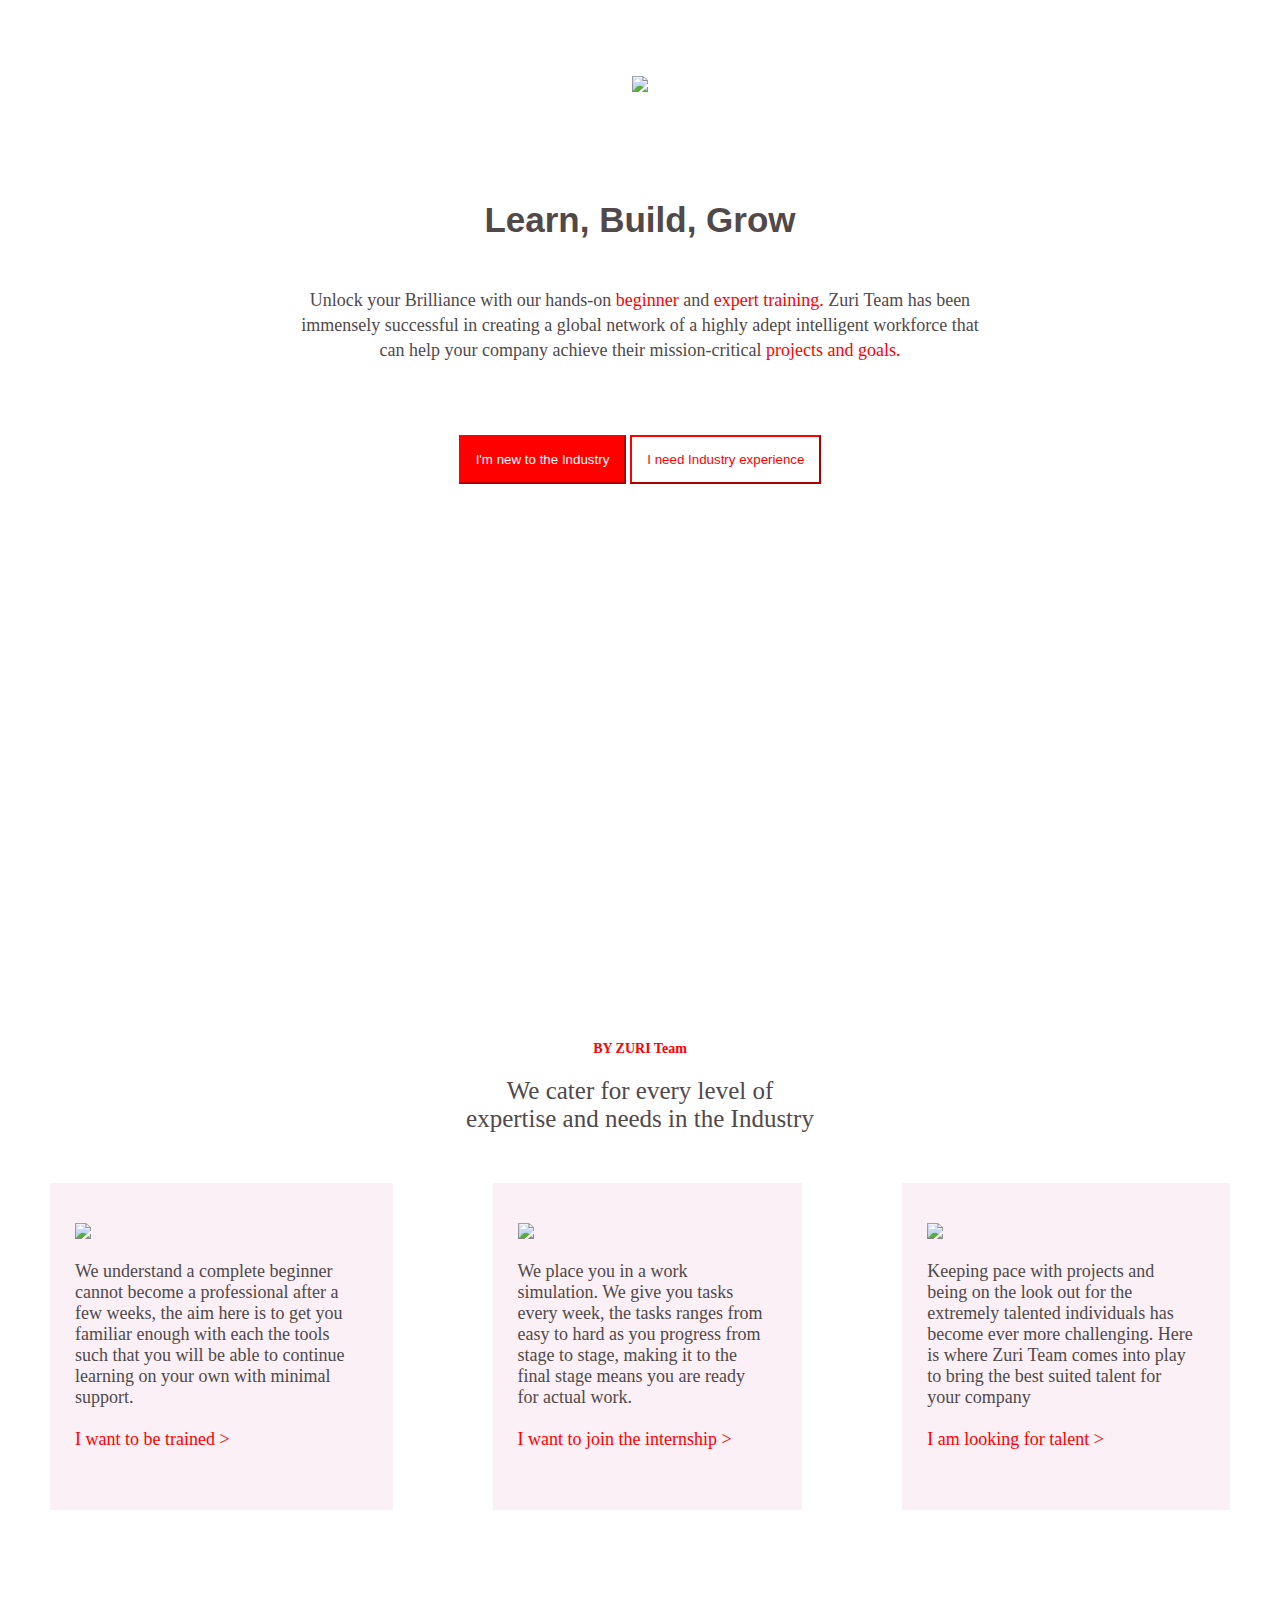
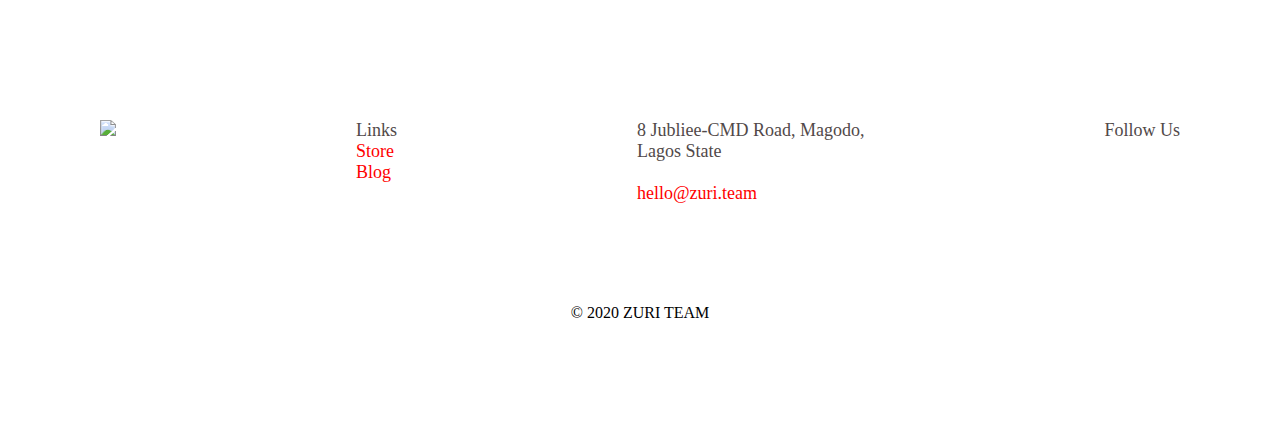
==== index.html @ 7c384083 "first commit" ====
<!DOCTYPE html>
<html lang="en">
  <head>
    <meta charset="UTF-8" />
    <meta http-equiv="X-UA-Compatible" content="IE=edge" />
    <meta name="viewport" content="width=device-width, initial-scale=1.0" />
    <link rel=”stylesheet”
    href=”https://cdnjs.cloudflare.com/ajax/libs/font-awesome/4.7.0/css/font-awesome.min.css”>
    <title>Zuri | Repl</title>
    <link rel="Stylesheet" href="style.css" />
  </head>
  <body>
    <main>
      <div class="topsec">
        <div class="icon">
          <h2 class="logo"><img src="https://zuri.team/img/zuri-logo-full.svg" /></h2>
        </div>
        <div class="content">
          <h2>Learn, Build, Grow</h2>
          <br />
          <p  class="red">
            Unlock your Brilliance with our hands-on<a> beginner</a>
            and <a>expert training. </a>Zuri Team has been immensely
            successful in creating a global network of a highly adept
            intelligent workforce that can help your company achieve their
            mission-critical<a> projects and goals.</a>
          </p>
          <br/><br/><br/><br/>

          <button class="btn1" href="newindustry.html">
            I'm new to the Industry
          </button>
          <button class="btn2" href="indexperience.html">
            I need Industry experience
          </button>
        </div>
      </div>

      <div class="midsec">
        <div>
          <h3>BY ZURI Team</h3>
          <p class="mid">
            We cater for every level of <br />
            expertise and needs in the Industry
          </p>
        </div>
        <div class="row">
          <div class="one">
            <img src="https://zuri.team/img/zuri-training-img.svg" /><br><br>
            <p>
              We understand a complete beginner cannot become a professional
              after a few weeks, the aim here is to get you familiar enough with
              each the tools such that you will be able to continue learning on
              your own with minimal support.<br /><br />
              <a>I want to be trained ></a>
            </p>
          </div>
          <div class="two">
            <img src="https://zuri.team/img/zuri-internship-img.svg" /><br><br>
            <p>
              We place you in a work simulation. We give you tasks every week,
              the tasks ranges from easy to hard as you progress from stage to
              stage, making it to the final stage means you are ready for actual
              work.<br /><br />
              <a>I want to join the internship ></a>
            </p>
          </div>
          <div class="three">
            <img src="https://zuri.team/img/zuri-talent-img.svg" /><br><br>
            <p>
              Keeping pace with projects and being on the look out for the
              extremely talented individuals has become ever more challenging.
              Here is where Zuri Team comes into play to bring the best suited
              talent for your company<br /><br />
              <a>I am looking for talent ></a>
            </p>
          </div>
        </div>
      </div>
      <div class="lowsec">
        <img src="https://zuri.team/img/zuri-logo-full.svg" />
        <p class="links">
          Links <br />
          <a>
            Store <br />
            Blog</a
          >
        </p>
        <p class="contact">
          8 Jubliee-CMD Road, Magodo,<br/>Lagos State<br/><br/><a>hello@zuri.team</a>
        </p>
        <p class="follow">Follow Us <br /></p>
      </div>
    </main>
    <footer>&copy; 2020 ZURI TEAM</footer>
  </body>
</html>
---- style.css ----
*{
    margin: 0;
    padding: 0;
}
.topsec{
    width: 100%;
    background-image: url(https://zuri.team/img/hero-bg.svg);
    background-position: center;
    background-size: cover;
    height: 109vh;
}
a{
   color: red;
}
.red{
    line-height: 25px;
}
p{
    font-size: 18px;
    color: #514949;
}
.icon{
    width: 200px;
    place-items: center;
    justify-content: center;
    height: 70px;
    display: flex;
    margin: auto;
    padding-top: 60px;
    margin-bottom: 60px;
}
.content{
    padding: 10px;
    max-width: 700px;
    margin: 0 auto;
    text-align: center;
    margin-bottom: 30px;
}
h2{
    font-size: 35px;
    font-family: Arial;
    place-content: center;
    margin-bottom: 30px;
    color: #514949;
}
.buttons{
    display: flex;
    width: 100%;
    gap: 15px;
    margin-top: 60px;
    margin-left: 20%;
    align-items: center;
    margin-bottom: 200px;
}
.btn1{
    background-color: red;
    color: white;
    padding: 15px;
    border-color: red;
}
.btn1:hover{
    background-color: white;
    color: red;
    padding: 15px;
    border-color: red;
    transition: .4s ease;
}
.btn2{
    background-color: white;
    color: red;
    padding: 15px;
    border-color: red;
}
.btn2:hover{
    background-color: red;
    color: white;
    cursor: pointer;
    padding: 15px;
    border-color: red;
    transition: .4s ease;
}
h3{
    color: red;
    text-align: center;
    font-size: 14px;
    margin-top: 60px;
}
.mid{
    margin-top: 20px;
    text-align: center;
    font-size: 25px;
}
.row{
    display: flex;
    background-image: url(https://res.cloudinary.com/dafsch2zs/image/upload/v1596628122/Zuri%20Landing/right_yz6hn3.png);
    background-position: top left;
    background-repeat: repeat-x;
}
.one{
    background-color: #faf0f6;
    margin: 50px;
    padding: 40px 35px 60px 25px;
}
.two{
    background-color: #faf0f6;
    margin: 50px;
    padding: 40px 35px 60px 25px;
}
.three{
    background-color: #faf0f6;
    margin: 50px;
    padding: 40px 35px 60px 25px;
}
.lowsec{
    display: flex;
    gap: 30px;
    margin-top: 60px;
    padding: 100px;
    justify-content: space-between;
}
footer{
    text-align: center;
    bottom: 0;
    position: relative;
    width: 100%;
    padding-bottom: 100px;
  }
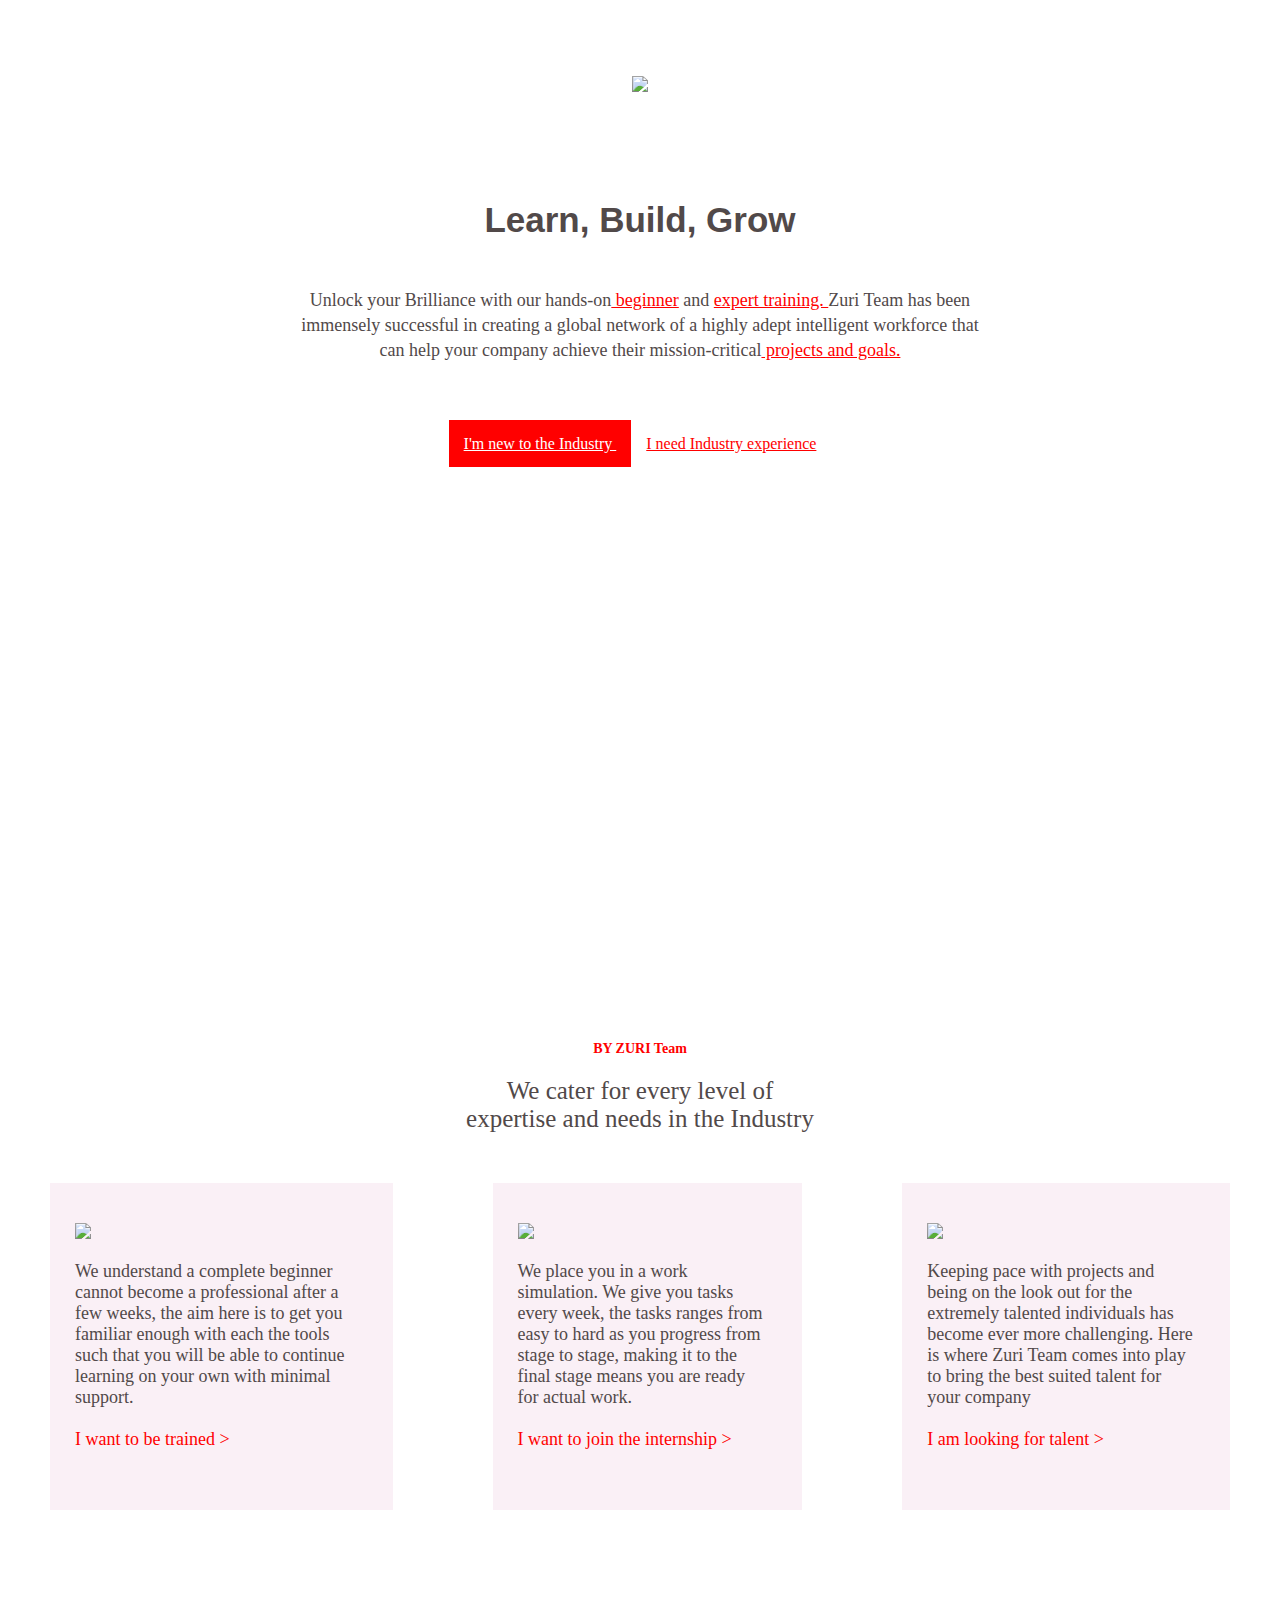
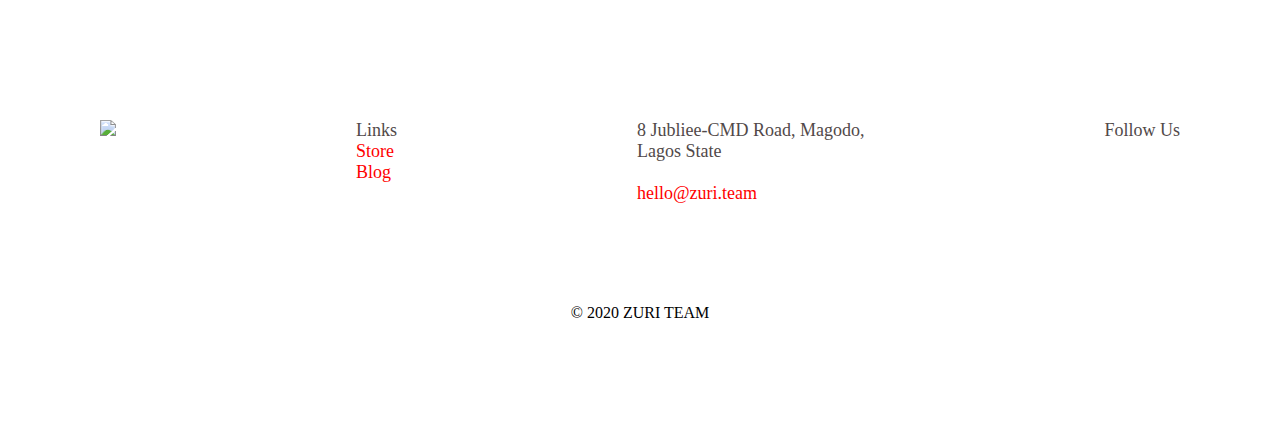
==== commit ef178cd7: "first commit" ====
--- a/index.html
+++ b/index.html
@@ -19,20 +19,20 @@
           <h2>Learn, Build, Grow</h2>
           <br />
           <p  class="red">
-            Unlock your Brilliance with our hands-on<a> beginner</a>
-            and <a>expert training. </a>Zuri Team has been immensely
+            Unlock your Brilliance with our hands-on<a href="newindustry.html"> beginner</a>
+            and <a href="https://internship.zuri.team/">expert training. </a>Zuri Team has been immensely
             successful in creating a global network of a highly adept
             intelligent workforce that can help your company achieve their
-            mission-critical<a> projects and goals.</a>
+            mission-critical<a href="indexperience.html"> projects and goals.</a>
           </p>
           <br/><br/><br/><br/>
 
-          <button class="btn1" href="newindustry.html">
+          <a class="btn1" href="newindustry.html">
             I'm new to the Industry
-          </button>
-          <button class="btn2" href="indexperience.html">
+          </a>
+          <a class="btn2" href="indexperience.html">
             I need Industry experience
-          </button>
+          </a>
         </div>
       </div>
 
